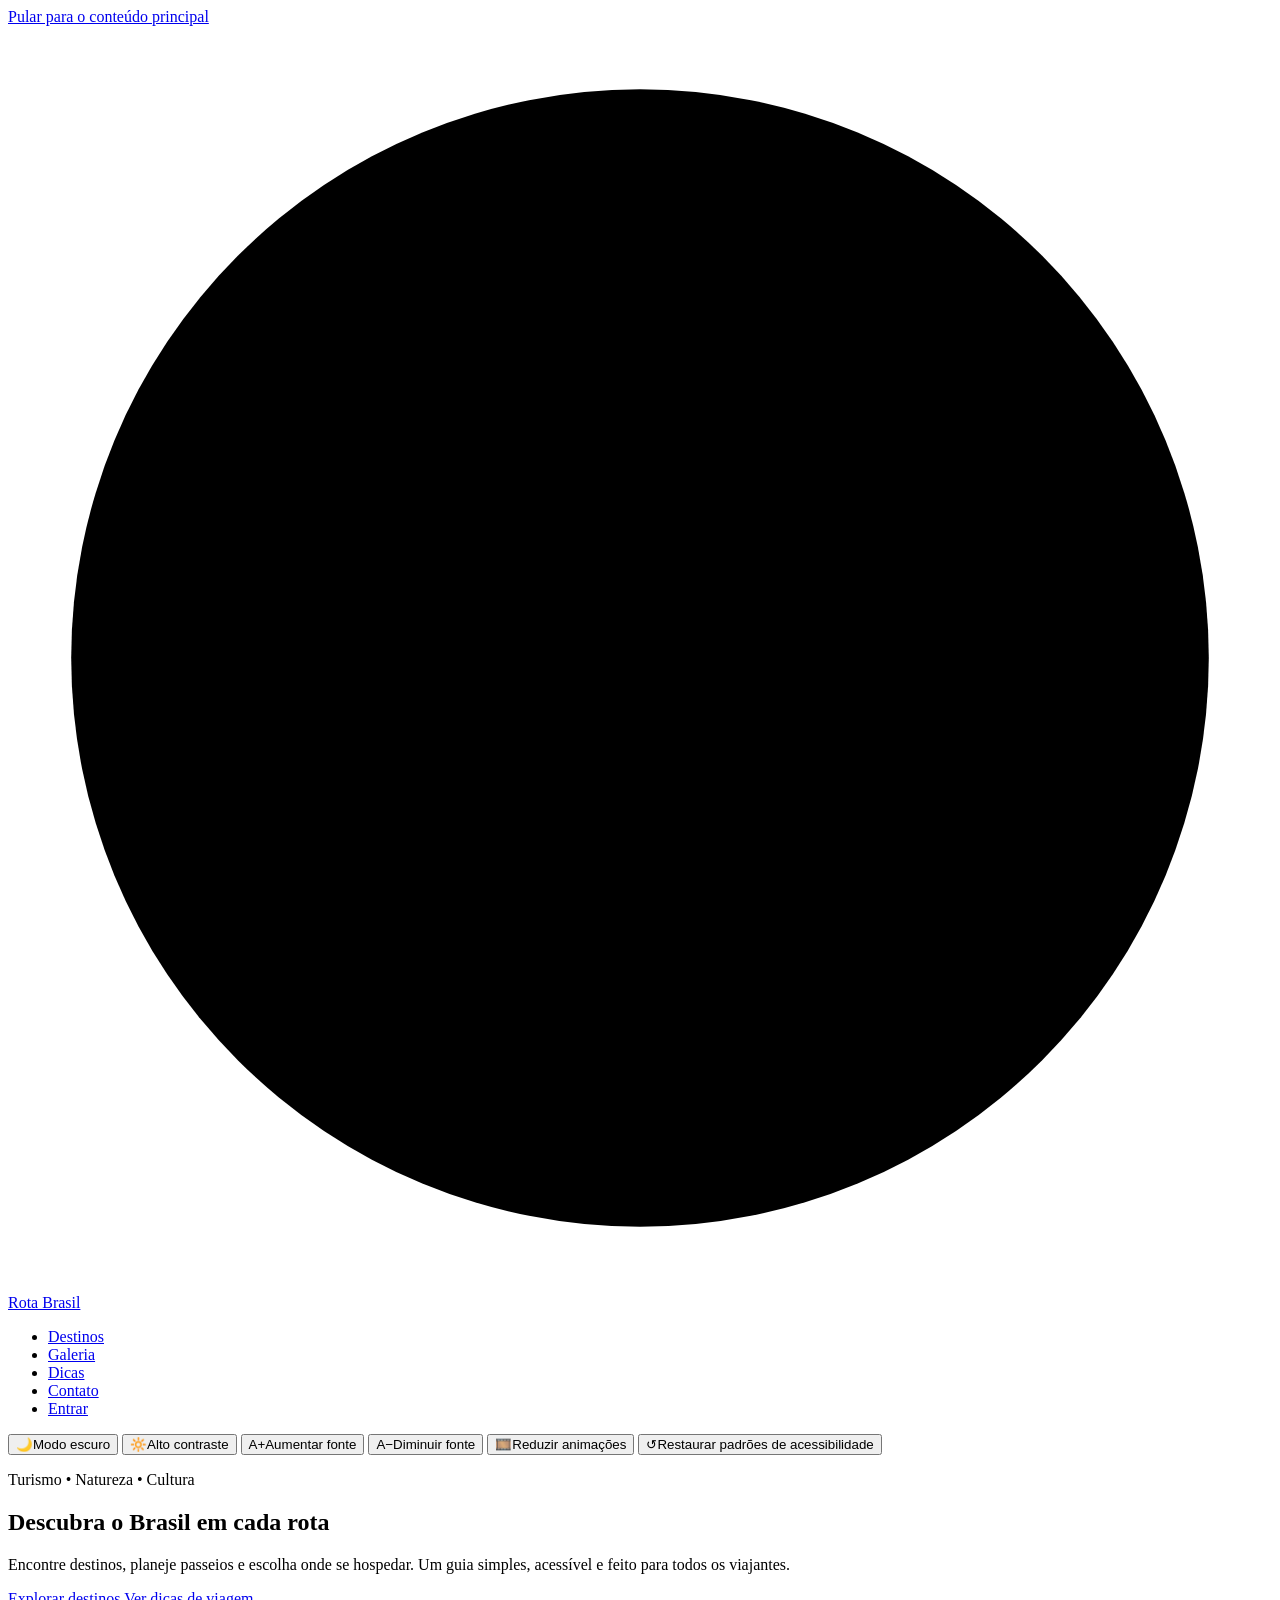
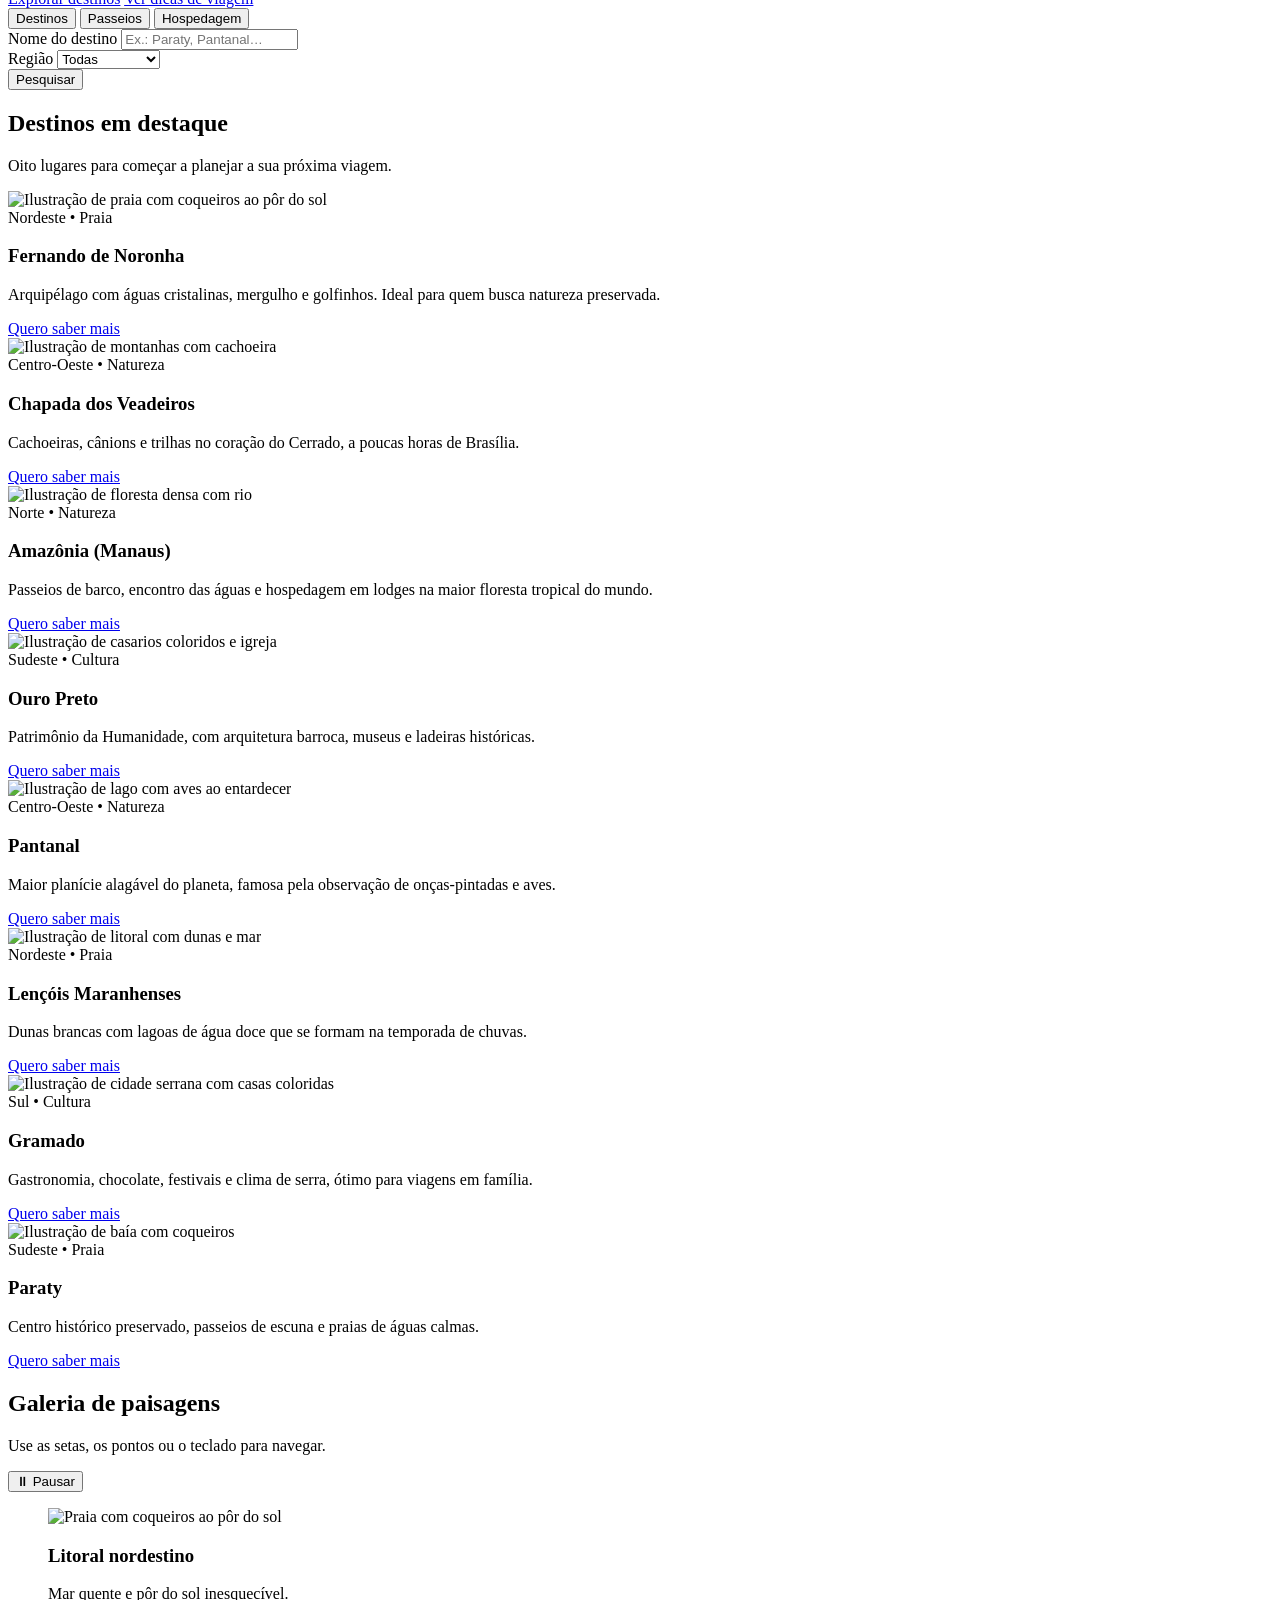
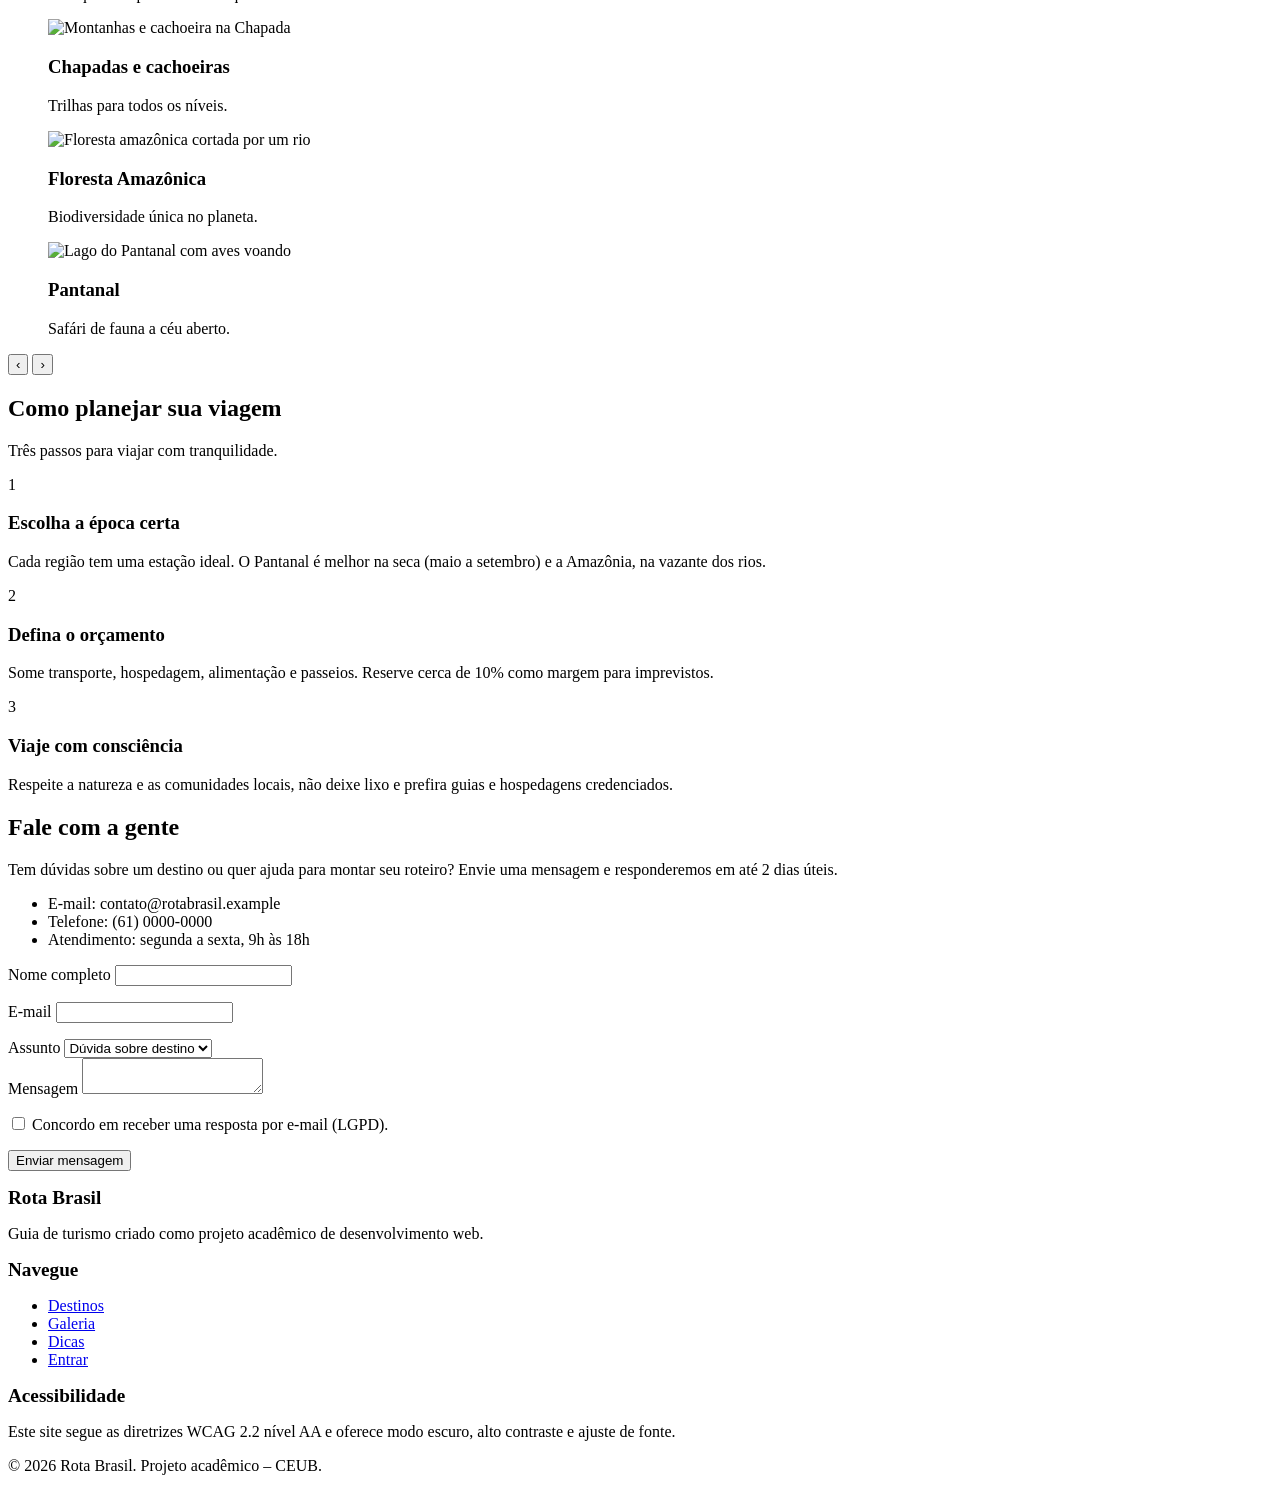
==== index.html @ ce72b6b1 "feat: estrutura semântica da página inicial" ====
<!DOCTYPE html>
<html lang="pt-BR">
<head>
  <meta charset="UTF-8">
  <meta name="viewport" content="width=device-width, initial-scale=1">
  <meta name="description" content="Rota Brasil – guia de turismo com destinos, dicas e roteiros pelo Brasil.">
  <title>Rota Brasil – Guia de turismo pelo Brasil</title>
  <link rel="stylesheet" href="style.css">
  <script>
    /* Aplica preferências salvas antes da renderização (evita "piscar" de tema) */
    (function () {
      try {
        var r = document.documentElement;
        var t = localStorage.getItem("rb-theme");
        if (!t && window.matchMedia("(prefers-color-scheme: dark)").matches) t = "dark";
        if (t) r.setAttribute("data-theme", t);
        if (localStorage.getItem("rb-contrast") === "high") r.setAttribute("data-contrast", "high");
        if (localStorage.getItem("rb-motion") === "reduced") r.setAttribute("data-motion", "reduced");
        var s = localStorage.getItem("rb-font");
        if (s) r.style.setProperty("--font-size-base", s + "%");
      } catch (e) {}
    })();
  </script>
</head>
<body>
  <a class="skip-link" href="#conteudo">Pular para o conteúdo principal</a>

  <!-- ================= CABEÇALHO ================= -->
  <header class="site-header">
    <div class="container header-inner">
      <a href="#inicio" class="logo" aria-label="Rota Brasil – página inicial">
        <svg viewBox="0 0 40 40" aria-hidden="true" focusable="false">
          <circle cx="20" cy="20" r="18" fill="var(--primary)"/>
          <path d="M8 26 Q20 6 32 26" stroke="var(--accent)" stroke-width="4" fill="none" stroke-linecap="round"/>
          <circle cx="20" cy="26" r="4" fill="var(--primary-contrast)"/>
        </svg>
        Rota Brasil
      </a>

      <nav aria-label="Navegação principal">
        <ul class="nav-list">
          <li><a href="#destinos">Destinos</a></li>
          <li><a href="#galeria">Galeria</a></li>
          <li><a href="#dicas">Dicas</a></li>
          <li><a href="#contato">Contato</a></li>
          <li><a href="login.html">Entrar</a></li>
        </ul>
      </nav>

      <!-- Aba / barra de acessibilidade -->
      <div class="tools" role="group" aria-label="Ferramentas de acessibilidade">
        <button class="icon-btn" id="btn-theme" type="button" aria-pressed="false" title="Alternar modo claro/escuro">
          <span aria-hidden="true">🌙</span><span class="visually-hidden">Modo escuro</span>
        </button>
        <button class="icon-btn" id="btn-contrast" type="button" aria-pressed="false" title="Alto contraste">
          <span aria-hidden="true">🔆</span><span class="visually-hidden">Alto contraste</span>
        </button>
        <button class="icon-btn" id="btn-font-up" type="button" title="Aumentar fonte">
          <span aria-hidden="true">A+</span><span class="visually-hidden">Aumentar fonte</span>
        </button>
        <button class="icon-btn" id="btn-font-down" type="button" title="Diminuir fonte">
          <span aria-hidden="true">A−</span><span class="visually-hidden">Diminuir fonte</span>
        </button>
        <button class="icon-btn" id="btn-motion" type="button" aria-pressed="false" title="Reduzir animações">
          <span aria-hidden="true">🎞️</span><span class="visually-hidden">Reduzir animações</span>
        </button>
        <button class="icon-btn" id="btn-reset" type="button" title="Restaurar padrões">
          <span aria-hidden="true">↺</span><span class="visually-hidden">Restaurar padrões de acessibilidade</span>
        </button>
      </div>
    </div>
  </header>

  <main id="conteudo">

    <!-- ================= HERO + ABAS DE PESQUISA ================= -->
    <section class="hero" id="inicio" aria-labelledby="titulo-hero">
      <div class="container hero-grid">
        <div>
          <p class="eyebrow">Turismo • Natureza • Cultura</p>
          <h1 id="titulo-hero">Descubra o Brasil em cada rota</h1>
          <p class="lead">Encontre destinos, planeje passeios e escolha onde se hospedar. Um guia simples, acessível e feito para todos os viajantes.</p>
          <a class="btn btn-accent" href="#destinos">Explorar destinos</a>
          <a class="btn btn-outline" href="#dicas">Ver dicas de viagem</a>
        </div>

        <div class="search-box">
          <div role="tablist" aria-label="Tipos de pesquisa">
            <button role="tab" id="tab-destinos" aria-controls="panel-destinos" aria-selected="true" tabindex="0">Destinos</button>
            <button role="tab" id="tab-passeios" aria-controls="panel-passeios" aria-selected="false" tabindex="-1">Passeios</button>
            <button role="tab" id="tab-hospedagem" aria-controls="panel-hospedagem" aria-selected="false" tabindex="-1">Hospedagem</button>
          </div>

          <div role="tabpanel" id="panel-destinos" aria-labelledby="tab-destinos">
            <form class="search-form" data-filter="destinos" novalidate>
              <div class="search-row">
                <div class="field">
                  <label for="q-nome">Nome do destino</label>
                  <input id="q-nome" name="q" type="search" placeholder="Ex.: Paraty, Pantanal…">
                </div>
                <div class="field">
                  <label for="q-regiao">Região</label>
                  <select id="q-regiao" name="regiao">
                    <option value="">Todas</option>
                    <option>Norte</option><option>Nordeste</option><option>Centro-Oeste</option><option>Sudeste</option><option>Sul</option>
                  </select>
                </div>
              </div>
              <button class="btn btn-primary" type="submit">Pesquisar</button>
            </form>
          </div>

          <div role="tabpanel" id="panel-passeios" aria-labelledby="tab-passeios" hidden>
            <form class="search-form" data-filter="passeios" novalidate>
              <div class="field">
                <label for="q-exp">Tipo de experiência</label>
                <select id="q-exp" name="exp">
                  <option value="">Todas</option>
                  <option value="praia">Praias</option>
                  <option value="natureza">Natureza e trilhas</option>
                  <option value="cultura">Cultura e história</option>
                </select>
                <p class="hint">Filtra os cartões de destinos logo abaixo.</p>
              </div>
              <button class="btn btn-primary" type="submit">Pesquisar</button>
            </form>
          </div>

          <div role="tabpanel" id="panel-hospedagem" aria-labelledby="tab-hospedagem" hidden>
            <form class="search-form" data-filter="hospedagem" novalidate>
              <div class="field">
                <label for="q-orc">Faixa de orçamento</label>
                <select id="q-orc" name="orc">
                  <option value="">Qualquer</option>
                  <option value="$">$ – econômico</option>
                  <option value="$$">$$ – intermediário</option>
                  <option value="$$$">$$$ – premium</option>
                </select>
                <p class="hint">Mostra destinos conforme o custo médio da viagem.</p>
              </div>
              <button class="btn btn-primary" type="submit">Pesquisar</button>
            </form>
          </div>
        </div>
      </div>
    </section>

    <!-- ================= CARTÕES DE DESTINOS ================= -->
    <section id="destinos" aria-labelledby="titulo-destinos">
      <div class="container">
        <div class="section-title">
          <h2 id="titulo-destinos">Destinos em destaque</h2>
          <p>Oito lugares para começar a planejar a sua próxima viagem.</p>
          <p id="status-busca" role="status" aria-live="polite" class="hint"></p>
        </div>

        <div class="grid" id="cards">
          <article class="card" data-nome="fernando de noronha" data-regiao="Nordeste" data-exp="praia" data-orc="$$$">
            <img src="img/praia.svg" alt="Ilustração de praia com coqueiros ao pôr do sol" loading="lazy">
            <div class="card-body"><span class="tag">Nordeste • Praia</span>
              <h3>Fernando de Noronha</h3>
              <p>Arquipélago com águas cristalinas, mergulho e golfinhos. Ideal para quem busca natureza preservada.</p>
              <a class="btn btn-primary" href="#contato">Quero saber mais</a></div>
          </article>
          <article class="card" data-nome="chapada dos veadeiros" data-regiao="Centro-Oeste" data-exp="natureza" data-orc="$$">
            <img src="img/chapada.svg" alt="Ilustração de montanhas com cachoeira" loading="lazy">
            <div class="card-body"><span class="tag">Centro-Oeste • Natureza</span>
              <h3>Chapada dos Veadeiros</h3>
              <p>Cachoeiras, cânions e trilhas no coração do Cerrado, a poucas horas de Brasília.</p>
              <a class="btn btn-primary" href="#contato">Quero saber mais</a></div>
          </article>
          <article class="card" data-nome="amazonia manaus" data-regiao="Norte" data-exp="natureza" data-orc="$$">
            <img src="img/amazonia.svg" alt="Ilustração de floresta densa com rio" loading="lazy">
            <div class="card-body"><span class="tag">Norte • Natureza</span>
              <h3>Amazônia (Manaus)</h3>
              <p>Passeios de barco, encontro das águas e hospedagem em lodges na maior floresta tropical do mundo.</p>
              <a class="btn btn-primary" href="#contato">Quero saber mais</a></div>
          </article>
          <article class="card" data-nome="ouro preto" data-regiao="Sudeste" data-exp="cultura" data-orc="$">
            <img src="img/cidade-historica.svg" alt="Ilustração de casarios coloridos e igreja" loading="lazy">
            <div class="card-body"><span class="tag">Sudeste • Cultura</span>
              <h3>Ouro Preto</h3>
              <p>Patrimônio da Humanidade, com arquitetura barroca, museus e ladeiras históricas.</p>
              <a class="btn btn-primary" href="#contato">Quero saber mais</a></div>
          </article>
          <article class="card" data-nome="pantanal" data-regiao="Centro-Oeste" data-exp="natureza" data-orc="$$$">
            <img src="img/pantanal.svg" alt="Ilustração de lago com aves ao entardecer" loading="lazy">
            <div class="card-body"><span class="tag">Centro-Oeste • Natureza</span>
              <h3>Pantanal</h3>
              <p>Maior planície alagável do planeta, famosa pela observação de onças-pintadas e aves.</p>
              <a class="btn btn-primary" href="#contato">Quero saber mais</a></div>
          </article>
          <article class="card" data-nome="lencois maranhenses" data-regiao="Nordeste" data-exp="praia" data-orc="$$">
            <img src="img/praia.svg" alt="Ilustração de litoral com dunas e mar" loading="lazy">
            <div class="card-body"><span class="tag">Nordeste • Praia</span>
              <h3>Lençóis Maranhenses</h3>
              <p>Dunas brancas com lagoas de água doce que se formam na temporada de chuvas.</p>
              <a class="btn btn-primary" href="#contato">Quero saber mais</a></div>
          </article>
          <article class="card" data-nome="gramado" data-regiao="Sul" data-exp="cultura" data-orc="$$$">
            <img src="img/cidade-historica.svg" alt="Ilustração de cidade serrana com casas coloridas" loading="lazy">
            <div class="card-body"><span class="tag">Sul • Cultura</span>
              <h3>Gramado</h3>
              <p>Gastronomia, chocolate, festivais e clima de serra, ótimo para viagens em família.</p>
              <a class="btn btn-primary" href="#contato">Quero saber mais</a></div>
          </article>
          <article class="card" data-nome="paraty" data-regiao="Sudeste" data-exp="praia" data-orc="$$">
            <img src="img/praia.svg" alt="Ilustração de baía com coqueiros" loading="lazy">
            <div class="card-body"><span class="tag">Sudeste • Praia</span>
              <h3>Paraty</h3>
              <p>Centro histórico preservado, passeios de escuna e praias de águas calmas.</p>
              <a class="btn btn-primary" href="#contato">Quero saber mais</a></div>
          </article>
        </div>
        <p class="no-results" id="sem-resultados" hidden>Nenhum destino encontrado. Tente outros filtros.</p>
      </div>
    </section>

    <!-- ================= CARROSSEL ================= -->
    <section id="galeria" aria-labelledby="titulo-galeria" style="background: var(--surface)">
      <div class="container">
        <div class="section-title">
          <h2 id="titulo-galeria">Galeria de paisagens</h2>
          <p>Use as setas, os pontos ou o teclado para navegar.</p>
        </div>

        <div class="carousel" role="region" aria-roledescription="carrossel" aria-label="Galeria de paisagens do Brasil">
          <button class="car-pause" id="car-pause" type="button" aria-pressed="false">⏸ Pausar</button>
          <div class="slides" id="slides" aria-live="off">
            <figure class="slide" role="group" aria-roledescription="slide" aria-label="1 de 4">
              <img src="img/praia.svg" alt="Praia com coqueiros ao pôr do sol">
              <figcaption><h3>Litoral nordestino</h3><p>Mar quente e pôr do sol inesquecível.</p></figcaption>
            </figure>
            <figure class="slide" role="group" aria-roledescription="slide" aria-label="2 de 4">
              <img src="img/chapada.svg" alt="Montanhas e cachoeira na Chapada">
              <figcaption><h3>Chapadas e cachoeiras</h3><p>Trilhas para todos os níveis.</p></figcaption>
            </figure>
            <figure class="slide" role="group" aria-roledescription="slide" aria-label="3 de 4">
              <img src="img/amazonia.svg" alt="Floresta amazônica cortada por um rio">
              <figcaption><h3>Floresta Amazônica</h3><p>Biodiversidade única no planeta.</p></figcaption>
            </figure>
            <figure class="slide" role="group" aria-roledescription="slide" aria-label="4 de 4">
              <img src="img/pantanal.svg" alt="Lago do Pantanal com aves voando">
              <figcaption><h3>Pantanal</h3><p>Safári de fauna a céu aberto.</p></figcaption>
            </figure>
          </div>
          <button class="car-btn car-prev" id="car-prev" type="button" aria-label="Slide anterior">‹</button>
          <button class="car-btn car-next" id="car-next" type="button" aria-label="Próximo slide">›</button>
          <div class="car-dots" id="car-dots" role="group" aria-label="Escolher slide"></div>
        </div>
      </div>
    </section>

    <!-- ================= CARTÕES EXPLICATIVOS ================= -->
    <section id="dicas" aria-labelledby="titulo-dicas">
      <div class="container">
        <div class="section-title">
          <h2 id="titulo-dicas">Como planejar sua viagem</h2>
          <p>Três passos para viajar com tranquilidade.</p>
        </div>
        <div class="grid">
          <article class="info-card">
            <p class="num" aria-hidden="true">1</p>
            <h3>Escolha a época certa</h3>
            <p>Cada região tem uma estação ideal. O Pantanal é melhor na seca (maio a setembro) e a Amazônia, na vazante dos rios.</p>
          </article>
          <article class="info-card">
            <p class="num" aria-hidden="true">2</p>
            <h3>Defina o orçamento</h3>
            <p>Some transporte, hospedagem, alimentação e passeios. Reserve cerca de 10% como margem para imprevistos.</p>
          </article>
          <article class="info-card">
            <p class="num" aria-hidden="true">3</p>
            <h3>Viaje com consciência</h3>
            <p>Respeite a natureza e as comunidades locais, não deixe lixo e prefira guias e hospedagens credenciados.</p>
          </article>
        </div>
      </div>
    </section>

    <!-- ================= CONTATO ================= -->
    <section id="contato" aria-labelledby="titulo-contato" style="background: var(--surface)">
      <div class="container contact-wrap">
        <div>
          <h2 id="titulo-contato">Fale com a gente</h2>
          <p>Tem dúvidas sobre um destino ou quer ajuda para montar seu roteiro? Envie uma mensagem e responderemos em até 2 dias úteis.</p>
          <ul>
            <li>E-mail: contato@rotabrasil.example</li>
            <li>Telefone: (61) 0000-0000</li>
            <li>Atendimento: segunda a sexta, 9h às 18h</li>
          </ul>
        </div>

        <form class="form-card" id="form-contato" novalidate>
          <div class="field">
            <label for="c-nome">Nome completo</label>
            <input id="c-nome" name="nome" type="text" autocomplete="name" required aria-describedby="e-nome">
            <p class="error-msg" id="e-nome" aria-live="polite"></p>
          </div>
          <div class="field">
            <label for="c-email">E-mail</label>
            <input id="c-email" name="email" type="email" autocomplete="email" required aria-describedby="e-email">
            <p class="error-msg" id="e-email" aria-live="polite"></p>
          </div>
          <div class="field">
            <label for="c-assunto">Assunto</label>
            <select id="c-assunto" name="assunto">
              <option>Dúvida sobre destino</option>
              <option>Ajuda com roteiro</option>
              <option>Sugestão</option>
            </select>
          </div>
          <div class="field">
            <label for="c-msg">Mensagem</label>
            <textarea id="c-msg" name="msg" required aria-describedby="e-msg"></textarea>
            <p class="error-msg" id="e-msg" aria-live="polite"></p>
          </div>
          <div class="field checkbox-row">
            <input id="c-aceite" name="aceite" type="checkbox" required aria-describedby="e-aceite">
            <label for="c-aceite">Concordo em receber uma resposta por e-mail (LGPD).</label>
          </div>
          <p class="error-msg" id="e-aceite" aria-live="polite"></p>
          <button class="btn btn-accent" type="submit">Enviar mensagem</button>
          <p class="form-status" id="form-status" role="status"></p>
        </form>
      </div>
    </section>
  </main>

  <!-- ================= RODAPÉ ================= -->
  <footer class="site-footer">
    <div class="container">
      <div class="footer-grid">
        <div>
          <h2 style="font-size:1.2rem">Rota Brasil</h2>
          <p>Guia de turismo criado como projeto acadêmico de desenvolvimento web.</p>
        </div>
        <nav aria-label="Links do rodapé">
          <h2 style="font-size:1.2rem">Navegue</h2>
          <ul>
            <li><a href="#destinos">Destinos</a></li>
            <li><a href="#galeria">Galeria</a></li>
            <li><a href="#dicas">Dicas</a></li>
            <li><a href="login.html">Entrar</a></li>
          </ul>
        </nav>
        <div>
          <h2 style="font-size:1.2rem">Acessibilidade</h2>
          <p>Este site segue as diretrizes WCAG 2.2 nível AA e oferece modo escuro, alto contraste e ajuste de fonte.</p>
        </div>
      </div>
      <p class="copy">© 2026 Rota Brasil. Projeto acadêmico – CEUB.</p>
    </div>
  </footer>

  <script src="script.js"></script>
</body>
</html>
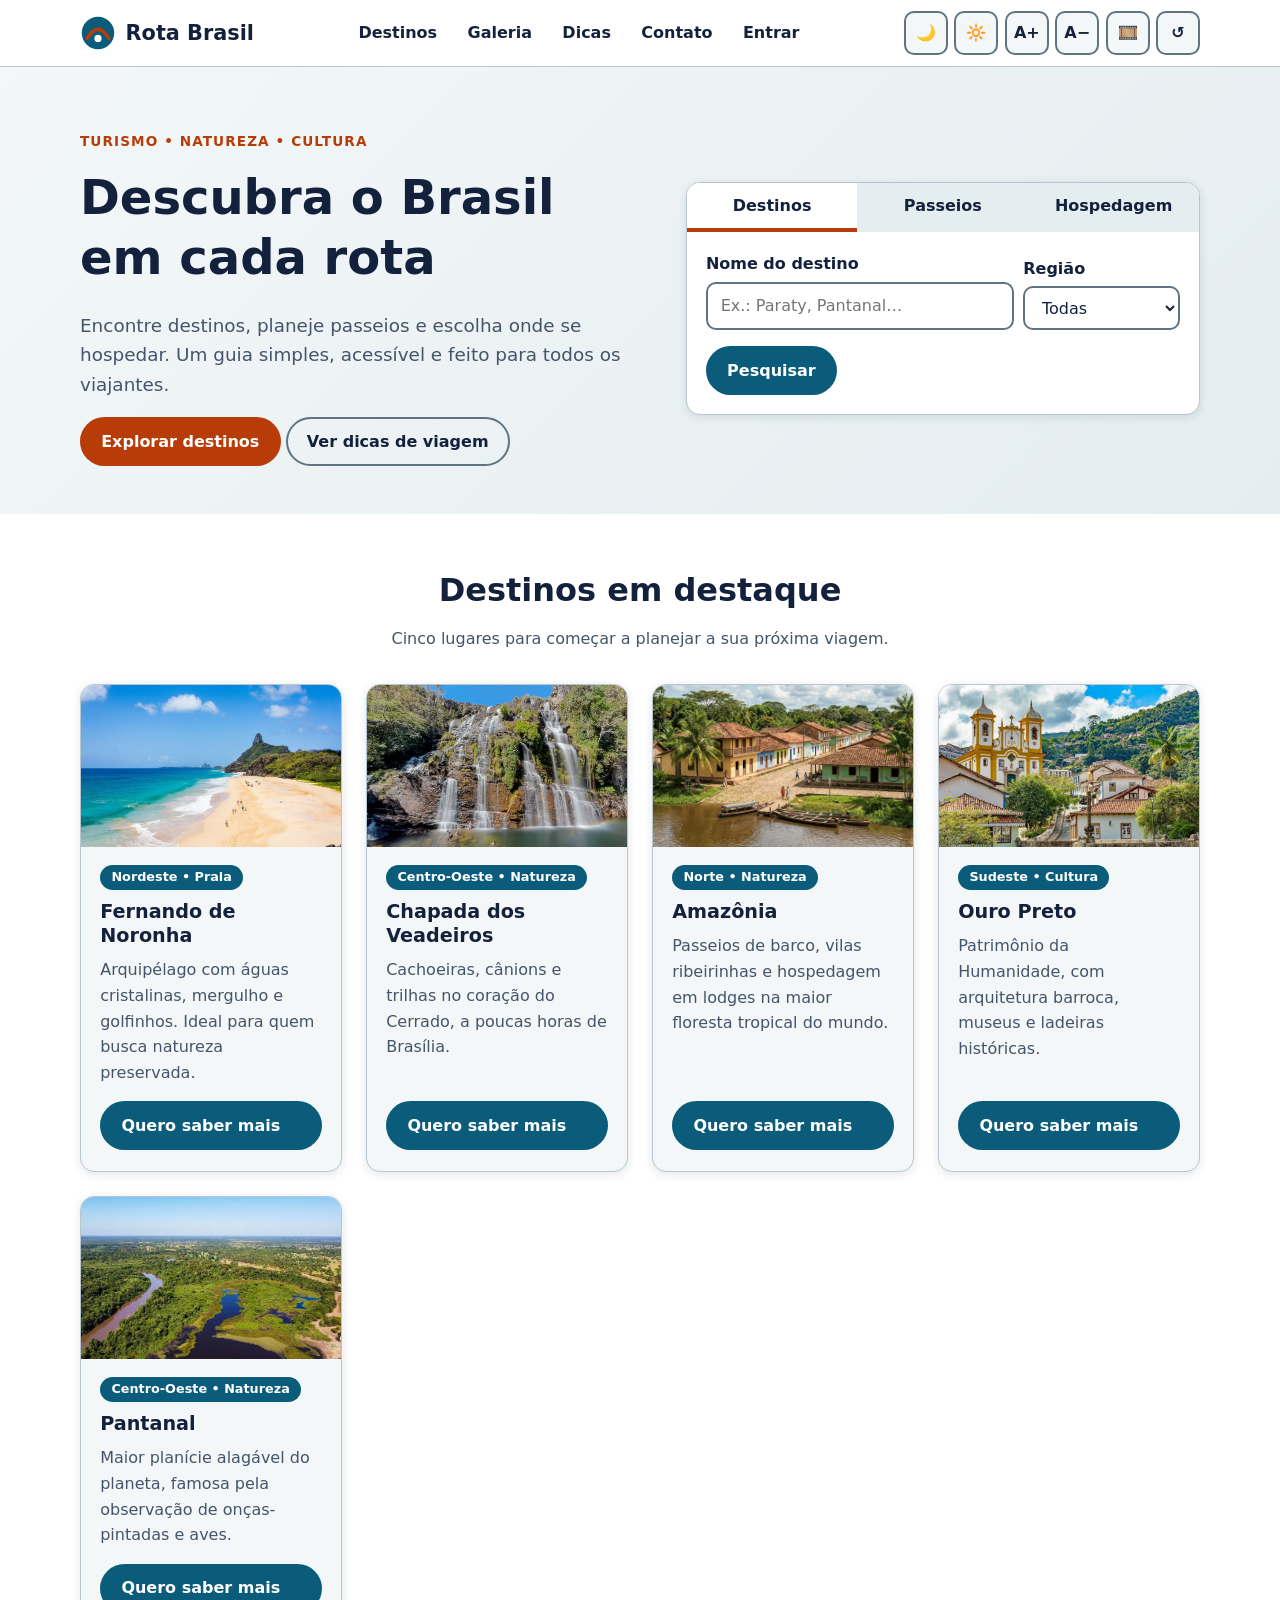
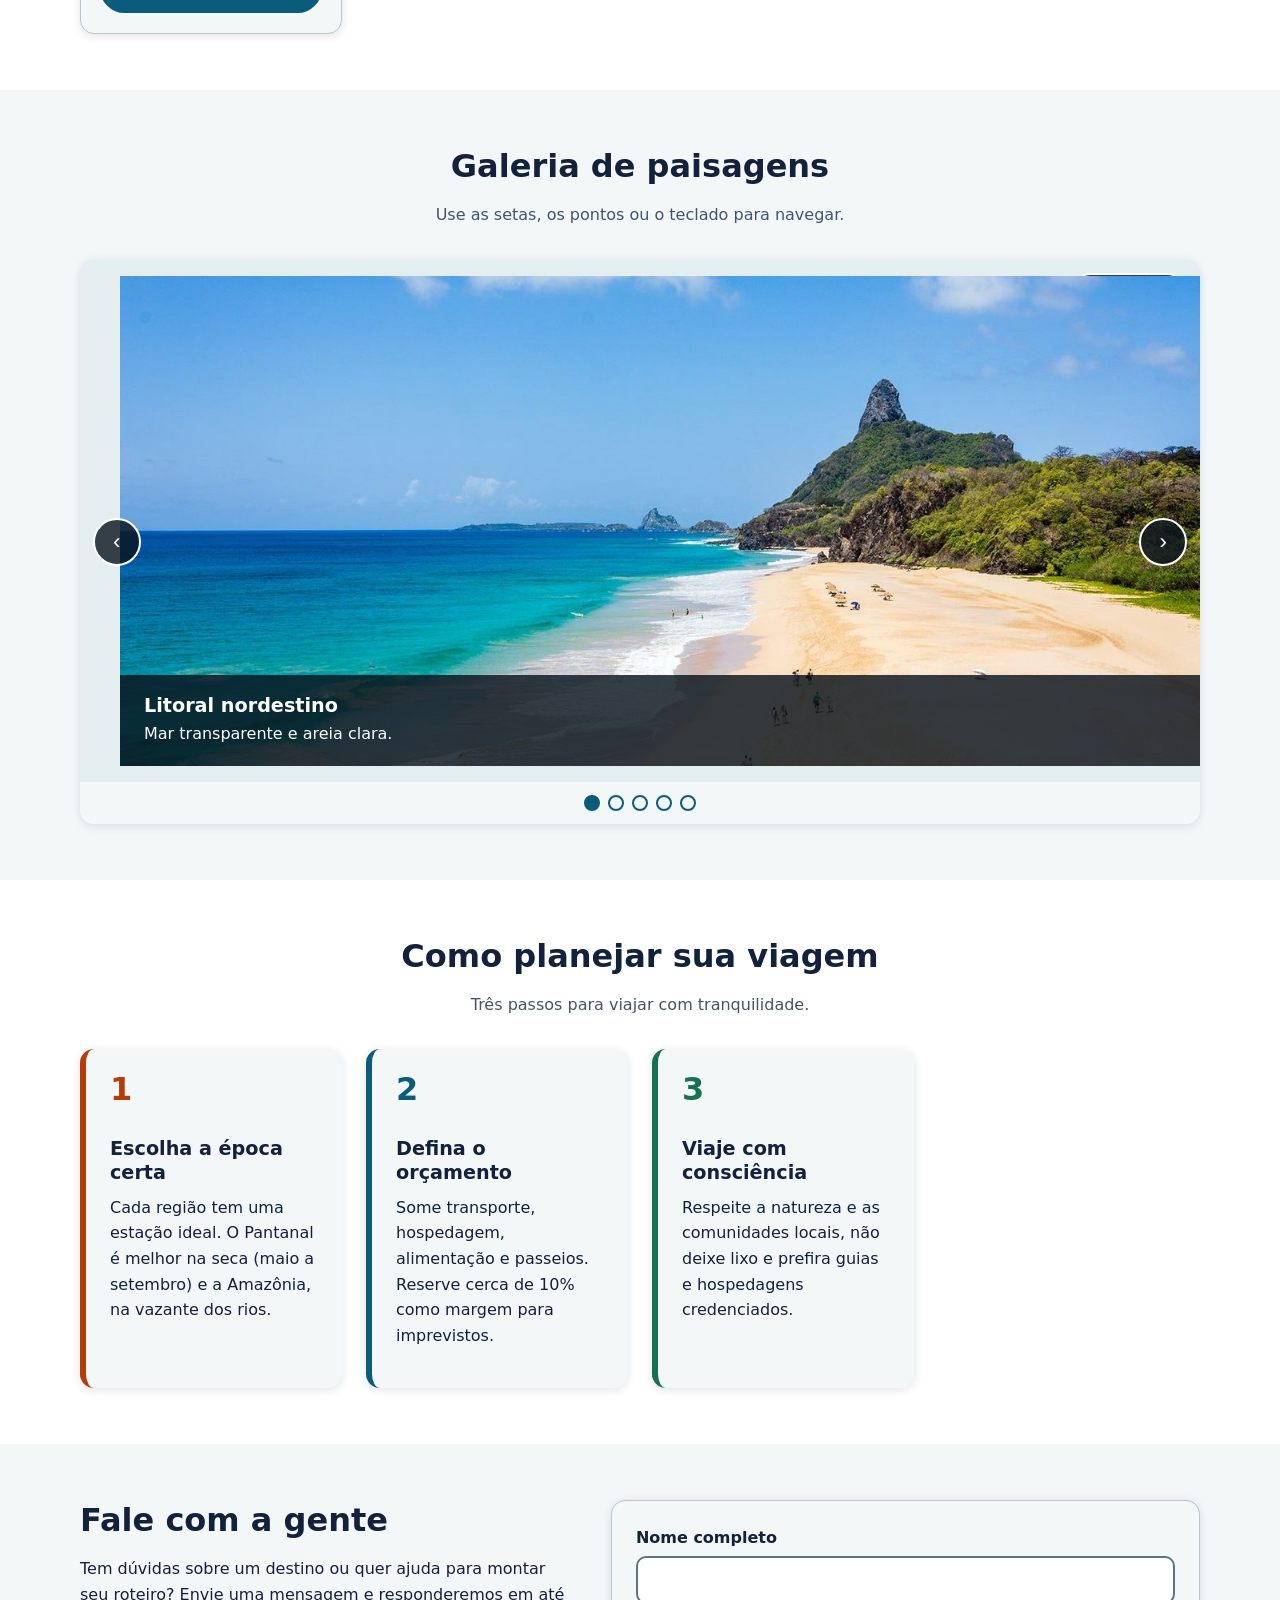
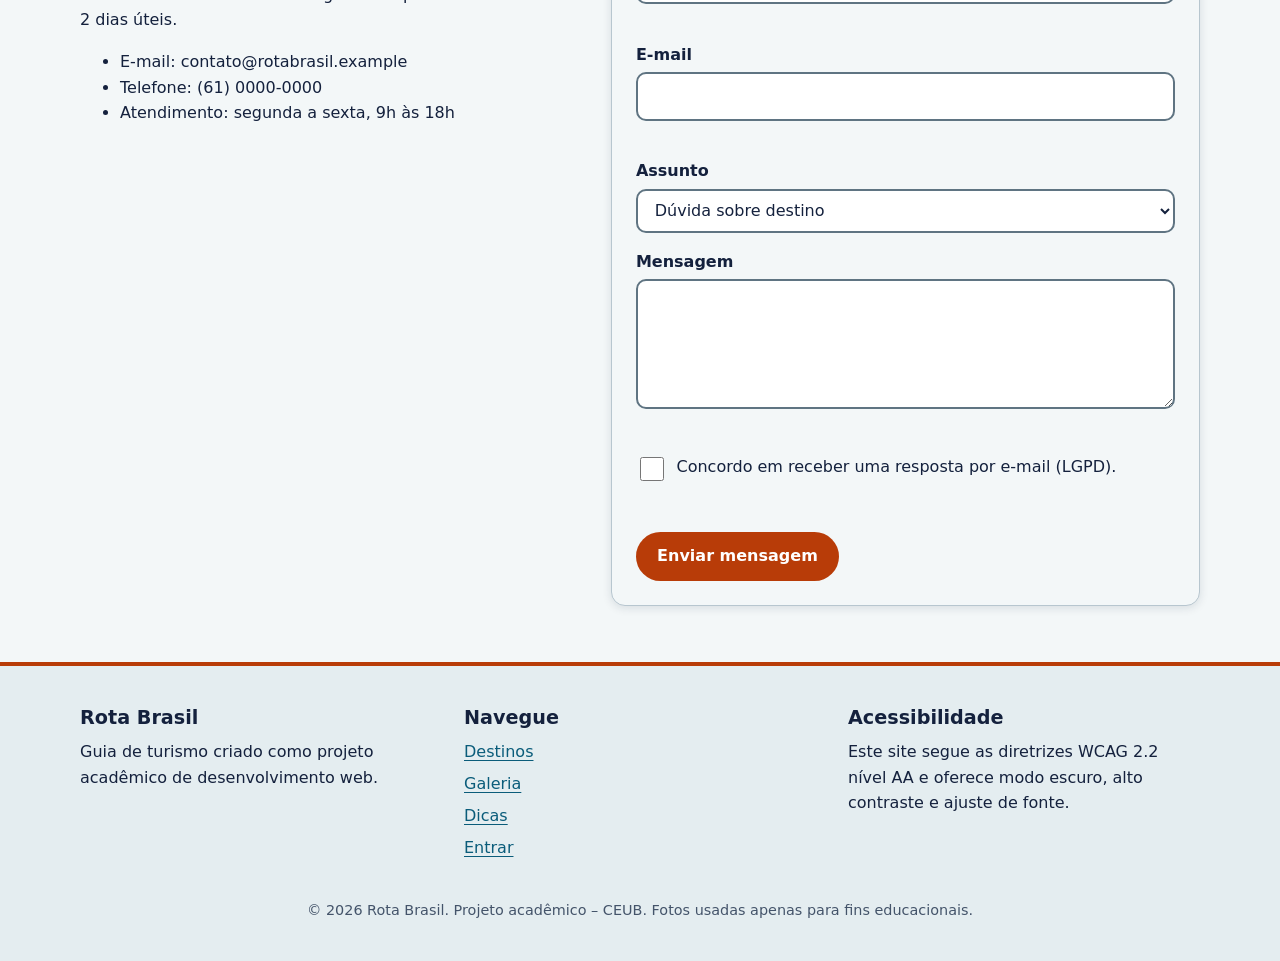
==== commit 72cd6e31: "Update destination descriptions and images in index.html" ====
--- a/index.html
+++ b/index.html
@@ -7,7 +7,6 @@
   <title>Rota Brasil – Guia de turismo pelo Brasil</title>
   <link rel="stylesheet" href="style.css">
   <script>
-    /* Aplica preferências salvas antes da renderização (evita "piscar" de tema) */
     (function () {
       try {
         var r = document.documentElement;
@@ -150,65 +149,44 @@
       <div class="container">
         <div class="section-title">
           <h2 id="titulo-destinos">Destinos em destaque</h2>
-          <p>Oito lugares para começar a planejar a sua próxima viagem.</p>
+          <p>Cinco lugares para começar a planejar a sua próxima viagem.</p>
           <p id="status-busca" role="status" aria-live="polite" class="hint"></p>
         </div>
 
         <div class="grid" id="cards">
           <article class="card" data-nome="fernando de noronha" data-regiao="Nordeste" data-exp="praia" data-orc="$$$">
-            <img src="img/praia.svg" alt="Ilustração de praia com coqueiros ao pôr do sol" loading="lazy">
+            <img src="img/praia.jpg" alt="Praia de areia clara e mar azul-turquesa, com um morro rochoso ao fundo" loading="lazy">
             <div class="card-body"><span class="tag">Nordeste • Praia</span>
               <h3>Fernando de Noronha</h3>
               <p>Arquipélago com águas cristalinas, mergulho e golfinhos. Ideal para quem busca natureza preservada.</p>
               <a class="btn btn-primary" href="#contato">Quero saber mais</a></div>
           </article>
           <article class="card" data-nome="chapada dos veadeiros" data-regiao="Centro-Oeste" data-exp="natureza" data-orc="$$">
-            <img src="img/chapada.svg" alt="Ilustração de montanhas com cachoeira" loading="lazy">
+            <img src="img/chapada.jpg" alt="Cachoeira com várias quedas sobre rochas e uma piscina natural onde pessoas nadam" loading="lazy">
             <div class="card-body"><span class="tag">Centro-Oeste • Natureza</span>
               <h3>Chapada dos Veadeiros</h3>
               <p>Cachoeiras, cânions e trilhas no coração do Cerrado, a poucas horas de Brasília.</p>
               <a class="btn btn-primary" href="#contato">Quero saber mais</a></div>
           </article>
           <article class="card" data-nome="amazonia manaus" data-regiao="Norte" data-exp="natureza" data-orc="$$">
-            <img src="img/amazonia.svg" alt="Ilustração de floresta densa com rio" loading="lazy">
+            <img src="img/amazonia.jpg" alt="Vila ribeirinha com casas coloridas, barcos e palmeiras na margem de um rio" loading="lazy">
             <div class="card-body"><span class="tag">Norte • Natureza</span>
-              <h3>Amazônia (Manaus)</h3>
-              <p>Passeios de barco, encontro das águas e hospedagem em lodges na maior floresta tropical do mundo.</p>
+              <h3>Amazônia</h3>
+              <p>Passeios de barco, vilas ribeirinhas e hospedagem em lodges na maior floresta tropical do mundo.</p>
               <a class="btn btn-primary" href="#contato">Quero saber mais</a></div>
           </article>
           <article class="card" data-nome="ouro preto" data-regiao="Sudeste" data-exp="cultura" data-orc="$">
-            <img src="img/cidade-historica.svg" alt="Ilustração de casarios coloridos e igreja" loading="lazy">
+            <img src="img/cidade-historica.jpg" alt="Igreja barroca amarela e branca entre casarios coloniais e morros verdes" loading="lazy">
             <div class="card-body"><span class="tag">Sudeste • Cultura</span>
               <h3>Ouro Preto</h3>
               <p>Patrimônio da Humanidade, com arquitetura barroca, museus e ladeiras históricas.</p>
               <a class="btn btn-primary" href="#contato">Quero saber mais</a></div>
           </article>
           <article class="card" data-nome="pantanal" data-regiao="Centro-Oeste" data-exp="natureza" data-orc="$$$">
-            <img src="img/pantanal.svg" alt="Ilustração de lago com aves ao entardecer" loading="lazy">
+            <img src="img/pantanal.jpg" alt="Vista aérea de um rio e lagoas cercados por mata no Pantanal" loading="lazy">
             <div class="card-body"><span class="tag">Centro-Oeste • Natureza</span>
               <h3>Pantanal</h3>
               <p>Maior planície alagável do planeta, famosa pela observação de onças-pintadas e aves.</p>
-              <a class="btn btn-primary" href="#contato">Quero saber mais</a></div>
-          </article>
-          <article class="card" data-nome="lencois maranhenses" data-regiao="Nordeste" data-exp="praia" data-orc="$$">
-            <img src="img/praia.svg" alt="Ilustração de litoral com dunas e mar" loading="lazy">
-            <div class="card-body"><span class="tag">Nordeste • Praia</span>
-              <h3>Lençóis Maranhenses</h3>
-              <p>Dunas brancas com lagoas de água doce que se formam na temporada de chuvas.</p>
-              <a class="btn btn-primary" href="#contato">Quero saber mais</a></div>
-          </article>
-          <article class="card" data-nome="gramado" data-regiao="Sul" data-exp="cultura" data-orc="$$$">
-            <img src="img/cidade-historica.svg" alt="Ilustração de cidade serrana com casas coloridas" loading="lazy">
-            <div class="card-body"><span class="tag">Sul • Cultura</span>
-              <h3>Gramado</h3>
-              <p>Gastronomia, chocolate, festivais e clima de serra, ótimo para viagens em família.</p>
-              <a class="btn btn-primary" href="#contato">Quero saber mais</a></div>
-          </article>
-          <article class="card" data-nome="paraty" data-regiao="Sudeste" data-exp="praia" data-orc="$$">
-            <img src="img/praia.svg" alt="Ilustração de baía com coqueiros" loading="lazy">
-            <div class="card-body"><span class="tag">Sudeste • Praia</span>
-              <h3>Paraty</h3>
-              <p>Centro histórico preservado, passeios de escuna e praias de águas calmas.</p>
               <a class="btn btn-primary" href="#contato">Quero saber mais</a></div>
           </article>
         </div>
@@ -227,21 +205,25 @@
         <div class="carousel" role="region" aria-roledescription="carrossel" aria-label="Galeria de paisagens do Brasil">
           <button class="car-pause" id="car-pause" type="button" aria-pressed="false">⏸ Pausar</button>
           <div class="slides" id="slides" aria-live="off">
-            <figure class="slide" role="group" aria-roledescription="slide" aria-label="1 de 4">
-              <img src="img/praia.svg" alt="Praia com coqueiros ao pôr do sol">
-              <figcaption><h3>Litoral nordestino</h3><p>Mar quente e pôr do sol inesquecível.</p></figcaption>
-            </figure>
-            <figure class="slide" role="group" aria-roledescription="slide" aria-label="2 de 4">
-              <img src="img/chapada.svg" alt="Montanhas e cachoeira na Chapada">
+            <figure class="slide" role="group" aria-roledescription="slide" aria-label="1 de 5">
+              <img src="img/praia.jpg" alt="Praia de areia clara e mar azul-turquesa em Fernando de Noronha">
+              <figcaption><h3>Litoral nordestino</h3><p>Mar transparente e areia clara.</p></figcaption>
+            </figure>
+            <figure class="slide" role="group" aria-roledescription="slide" aria-label="2 de 5">
+              <img src="img/chapada.jpg" alt="Cachoeira com várias quedas na Chapada dos Veadeiros">
               <figcaption><h3>Chapadas e cachoeiras</h3><p>Trilhas para todos os níveis.</p></figcaption>
             </figure>
-            <figure class="slide" role="group" aria-roledescription="slide" aria-label="3 de 4">
-              <img src="img/amazonia.svg" alt="Floresta amazônica cortada por um rio">
-              <figcaption><h3>Floresta Amazônica</h3><p>Biodiversidade única no planeta.</p></figcaption>
-            </figure>
-            <figure class="slide" role="group" aria-roledescription="slide" aria-label="4 de 4">
-              <img src="img/pantanal.svg" alt="Lago do Pantanal com aves voando">
+            <figure class="slide" role="group" aria-roledescription="slide" aria-label="3 de 5">
+              <img src="img/amazonia.jpg" alt="Vila ribeirinha com casas coloridas e barcos às margens de um rio">
+              <figcaption><h3>Rios e vilas da Amazônia</h3><p>Cultura e natureza lado a lado.</p></figcaption>
+            </figure>
+            <figure class="slide" role="group" aria-roledescription="slide" aria-label="4 de 5">
+              <img src="img/pantanal.jpg" alt="Vista aérea de rio e lagoas no Pantanal">
               <figcaption><h3>Pantanal</h3><p>Safári de fauna a céu aberto.</p></figcaption>
+            </figure>
+            <figure class="slide" role="group" aria-roledescription="slide" aria-label="5 de 5">
+              <img src="img/cidade-historica.jpg" alt="Igreja barroca e casarios coloniais em Ouro Preto">
+              <figcaption><h3>Cidades históricas</h3><p>Arquitetura barroca e ladeiras de pedra.</p></figcaption>
             </figure>
           </div>
           <button class="car-btn car-prev" id="car-prev" type="button" aria-label="Slide anterior">‹</button>
@@ -349,7 +331,7 @@
           <p>Este site segue as diretrizes WCAG 2.2 nível AA e oferece modo escuro, alto contraste e ajuste de fonte.</p>
         </div>
       </div>
-      <p class="copy">© 2026 Rota Brasil. Projeto acadêmico – CEUB.</p>
+      <p class="copy">© 2026 Rota Brasil. Projeto acadêmico – CEUB. Fotos usadas apenas para fins educacionais.</p>
     </div>
   </footer>
 
--- a/style.css
+++ b/style.css
@@ -0,0 +1,270 @@
+/* ==========================================================
+   Rota Brasil – Folha de estilos
+   Paleta, tipografia, layout responsivo, modo claro/escuro
+   ========================================================== */
+
+/* ---------- 1. Tokens de design (variáveis CSS) ---------- */
+:root {
+  --font-size-base: 100%;
+
+  /* Modo claro */
+  --bg: #ffffff;
+  --surface: #f3f7f8;
+  --surface-2: #e4edf0;
+  --text: #14213d;
+  --text-muted: #44546a;
+  --primary: #0a5c7a;
+  --primary-contrast: #ffffff;
+  --accent: #b83c08;
+  --accent-contrast: #ffffff;
+  --green: #17704f;
+  --border: #b7c6cf;
+  --border-ui: #5f7482; /* bordas de campos e botões: 4,88:1 (WCAG 1.4.11) */
+  --focus: #7a2fd1;
+  --shadow: 0 2px 10px rgba(20, 33, 61, 0.12);
+  --radius: 14px;
+}
+
+:root[data-theme="dark"] {
+  --bg: #10161c;
+  --surface: #1a232c;
+  --surface-2: #24313d;
+  --text: #e8eef2;
+  --text-muted: #b4c2cd;
+  --primary: #5cc8e8;
+  --primary-contrast: #0b1319;
+  --accent: #ffa45c;
+  --accent-contrast: #1a0e04;
+  --green: #5fd3a0;
+  --border: #3b4b59;
+  --border-ui: #7c8d9b; /* 5,32:1 sobre o fundo escuro */
+  --focus: #ffd84d;
+  --shadow: 0 2px 12px rgba(0, 0, 0, 0.5);
+}
+
+/* Alto contraste (acessibilidade) */
+:root[data-contrast="high"] {
+  --bg: #000000;
+  --surface: #000000;
+  --surface-2: #111111;
+  --text: #ffffff;
+  --text-muted: #ffffff;
+  --primary: #ffff00;
+  --primary-contrast: #000000;
+  --accent: #00ffff;
+  --accent-contrast: #000000;
+  --green: #00ff7f;
+  --border: #ffffff;
+  --border-ui: #ffffff;
+  --focus: #ff9d00;
+}
+
+/* ---------- 2. Base ---------- */
+*, *::before, *::after { box-sizing: border-box; }
+
+html { font-size: var(--font-size-base); scroll-behavior: smooth; }
+
+body {
+  margin: 0;
+  font-family: "Segoe UI", system-ui, -apple-system, Roboto, Arial, sans-serif;
+  line-height: 1.6;
+  background: var(--bg);
+  color: var(--text);
+  transition: background 0.3s, color 0.3s;
+}
+
+h1, h2, h3 { line-height: 1.25; margin: 0 0 0.5em; }
+h1 { font-size: clamp(2rem, 5vw, 3rem); }
+h2 { font-size: clamp(1.5rem, 3vw, 2rem); }
+h3 { font-size: 1.2rem; }
+p  { margin: 0 0 1em; }
+a  { color: var(--primary); text-underline-offset: 3px; }
+a:hover { text-decoration-thickness: 2px; }
+img, svg { max-width: 100%; display: block; }
+
+.container { width: min(1120px, 92%); margin-inline: auto; }
+section { padding: 3.5rem 0; }
+.section-title { text-align: center; margin-bottom: 2rem; }
+.section-title p { color: var(--text-muted); max-width: 60ch; margin-inline: auto; }
+
+/* Foco visível (WCAG 2.4.7) */
+:focus-visible {
+  outline: 3px solid var(--focus);
+  outline-offset: 3px;
+  border-radius: 4px;
+}
+
+/* Link "pular para o conteúdo" (WCAG 2.4.1) */
+.skip-link {
+  position: absolute; left: 0.5rem; top: -4rem;
+  background: var(--primary); color: var(--primary-contrast);
+  padding: 0.6rem 1rem; border-radius: 8px; z-index: 100; font-weight: 700;
+}
+.skip-link:focus { top: 0.5rem; }
+
+.visually-hidden {
+  position: absolute !important; width: 1px; height: 1px; overflow: hidden;
+  clip: rect(0 0 0 0); white-space: nowrap;
+}
+
+/* ---------- 3. Botões ---------- */
+.btn {
+  display: inline-flex; align-items: center; gap: 0.5rem;
+  min-height: 44px; padding: 0.6rem 1.2rem;
+  border: 2px solid transparent; border-radius: 999px;
+  font: inherit; font-weight: 700; cursor: pointer; text-decoration: none;
+  transition: transform 0.15s, filter 0.15s;
+}
+.btn:hover { transform: translateY(-2px); filter: brightness(1.08); }
+.btn-primary { background: var(--primary); color: var(--primary-contrast); }
+.btn-accent  { background: var(--accent);  color: var(--accent-contrast); }
+.btn-outline { background: transparent; color: var(--text); border-color: var(--border-ui); }
+
+/* ---------- 4. Cabeçalho e navegação ---------- */
+.site-header {
+  position: sticky; top: 0; z-index: 50;
+  background: var(--bg); border-bottom: 1px solid var(--border);
+}
+.header-inner {
+  display: flex; align-items: center; justify-content: space-between;
+  gap: 1rem; padding: 0.7rem 0; flex-wrap: wrap;
+}
+.logo { display: flex; align-items: center; gap: 0.6rem; font-weight: 800; font-size: 1.3rem; color: var(--text); text-decoration: none; }
+.logo svg { width: 36px; height: 36px; }
+.nav-list { display: flex; gap: 0.3rem; list-style: none; margin: 0; padding: 0; flex-wrap: wrap; }
+.nav-list a {
+  display: block; padding: 0.5rem 0.8rem; border-radius: 8px;
+  color: var(--text); text-decoration: none; font-weight: 600;
+}
+.nav-list a:hover { background: var(--surface-2); }
+
+.tools { display: flex; gap: 0.4rem; align-items: center; flex-wrap: wrap; }
+.icon-btn {
+  min-width: 44px; min-height: 44px; border-radius: 10px;
+  border: 2px solid var(--border-ui); background: var(--surface); color: var(--text);
+  font: inherit; font-weight: 700; cursor: pointer;
+}
+.icon-btn:hover { background: var(--surface-2); }
+.icon-btn[aria-pressed="true"] { background: var(--primary); color: var(--primary-contrast); border-color: var(--primary); }
+
+/* ---------- 5. Hero e abas de pesquisa ---------- */
+.hero {
+  background: linear-gradient(135deg, var(--surface) 0%, var(--surface-2) 100%);
+  padding: 4rem 0 3rem;
+}
+.hero-grid { display: grid; grid-template-columns: 1.1fr 1fr; gap: 2.5rem; align-items: center; }
+.hero p.lead { font-size: 1.15rem; color: var(--text-muted); }
+.eyebrow { color: var(--accent); font-weight: 800; text-transform: uppercase; letter-spacing: 0.08em; font-size: 0.85rem; }
+
+.search-box {
+  background: var(--bg); border: 1px solid var(--border);
+  border-radius: var(--radius); box-shadow: var(--shadow); overflow: hidden;
+}
+[role="tablist"] { display: flex; background: var(--surface-2); }
+[role="tab"] {
+  flex: 1; min-height: 48px; padding: 0.6rem; border: 0; background: transparent;
+  color: var(--text); font: inherit; font-weight: 700; cursor: pointer;
+  border-bottom: 4px solid transparent;
+}
+[role="tab"][aria-selected="true"] { background: var(--bg); border-bottom-color: var(--accent); }
+[role="tabpanel"] { padding: 1.2rem; }
+[role="tabpanel"][hidden] { display: none; }
+
+label { display: block; font-weight: 700; margin-bottom: 0.3rem; }
+input, select, textarea {
+  width: 100%; min-height: 44px; padding: 0.6rem 0.8rem;
+  font: inherit; color: var(--text); background: var(--bg);
+  border: 2px solid var(--border-ui); border-radius: 10px;
+}
+textarea { min-height: 130px; resize: vertical; }
+.field { margin-bottom: 1rem; }
+.hint { font-size: 0.9rem; color: var(--text-muted); margin-top: 0.25rem; }
+.error-msg { color: var(--accent); font-weight: 700; font-size: 0.9rem; margin-top: 0.25rem; min-height: 1.2em; }
+input[aria-invalid="true"], textarea[aria-invalid="true"] { border-color: var(--accent); }
+.search-row { display: grid; grid-template-columns: 1fr auto; gap: 0.6rem; align-items: end; }
+
+/* ---------- 6. Carrossel ---------- */
+.carousel { position: relative; border-radius: var(--radius); overflow: hidden; box-shadow: var(--shadow); background: var(--surface-2); }
+.slides { display: flex; transition: transform 0.6s ease; }
+.slide { min-width: 100%; position: relative; }
+.slide img { width: 100%; aspect-ratio: 16 / 7; object-fit: cover; }
+.slide figcaption {
+  position: absolute; inset: auto 0 0 0; padding: 1.2rem 1.5rem;
+  background: rgba(10, 20, 30, 0.82); color: #ffffff;
+}
+.slide figcaption h3 { margin: 0 0 0.2rem; }
+.slide figcaption p { margin: 0; }
+.car-btn {
+  position: absolute; top: 50%; transform: translateY(-50%);
+  width: 48px; height: 48px; border-radius: 50%; border: 2px solid #fff;
+  background: rgba(10, 20, 30, 0.8); color: #fff; font-size: 1.4rem; cursor: pointer;
+}
+.car-btn:hover { background: #000; }
+.car-prev { left: 0.8rem; } .car-next { right: 0.8rem; }
+.car-dots { display: flex; justify-content: center; gap: 0.5rem; padding: 0.8rem; background: var(--surface); }
+.car-dot {
+  width: 16px; height: 16px; border-radius: 50%; border: 2px solid var(--primary);
+  background: transparent; cursor: pointer; padding: 0;
+}
+.car-dot[aria-current="true"] { background: var(--primary); }
+.car-pause { position: absolute; top: 0.8rem; right: 0.8rem; min-height: 40px; padding: 0 0.9rem; border-radius: 999px; border: 2px solid #fff; background: rgba(10,20,30,0.8); color: #fff; font: inherit; font-weight: 700; cursor: pointer; }
+
+/* ---------- 7. Cartões ---------- */
+.grid { display: grid; gap: 1.5rem; grid-template-columns: repeat(auto-fill, minmax(260px, 1fr)); }
+.card {
+  background: var(--surface); border: 1px solid var(--border);
+  border-radius: var(--radius); overflow: hidden; box-shadow: var(--shadow);
+  display: flex; flex-direction: column; transition: transform 0.2s;
+}
+.card:hover { transform: translateY(-4px); }
+.card img { width: 100%; aspect-ratio: 16 / 10; object-fit: cover; }
+.card-body { padding: 1.1rem 1.2rem 1.3rem; display: flex; flex-direction: column; flex: 1; }
+.card-body p { color: var(--text-muted); flex: 1; }
+.tag {
+  align-self: flex-start; background: var(--primary); color: var(--primary-contrast);
+  padding: 0.15rem 0.7rem; border-radius: 999px; font-size: 0.8rem; font-weight: 800; margin-bottom: 0.6rem;
+}
+.no-results { text-align: center; padding: 2rem; color: var(--text-muted); }
+
+.info-card { padding: 1.5rem; border-left: 6px solid var(--accent); background: var(--surface); border-radius: var(--radius); box-shadow: var(--shadow); }
+.info-card .num { font-size: 2rem; font-weight: 800; color: var(--accent); line-height: 1; }
+.info-card:nth-child(2) { border-left-color: var(--primary); }
+.info-card:nth-child(2) .num { color: var(--primary); }
+.info-card:nth-child(3) { border-left-color: var(--green); }
+.info-card:nth-child(3) .num { color: var(--green); }
+
+/* ---------- 8. Contato ---------- */
+.contact-wrap { display: grid; grid-template-columns: 1fr 1.2fr; gap: 2.5rem; }
+.form-card { background: var(--surface); border: 1px solid var(--border); border-radius: var(--radius); padding: 1.5rem; box-shadow: var(--shadow); }
+.form-status { margin-top: 1rem; padding: 0.8rem 1rem; border-radius: 10px; font-weight: 700; display: none; }
+.form-status.ok { display: block; background: var(--green); color: #fff; }
+:root[data-theme="dark"] .form-status.ok { color: #04170f; }
+.checkbox-row { display: flex; gap: 0.6rem; align-items: flex-start; }
+.checkbox-row input { width: 24px; min-height: 24px; margin-top: 0.2rem; }
+.checkbox-row label { font-weight: 400; margin: 0; }
+
+/* ---------- 9. Login ---------- */
+.login-page { min-height: 100vh; display: grid; place-items: center; background: linear-gradient(135deg, var(--surface), var(--surface-2)); padding: 1.5rem; }
+.login-card { width: min(440px, 100%); background: var(--bg); border: 1px solid var(--border); border-radius: var(--radius); padding: 2rem; box-shadow: var(--shadow); }
+.pw-wrap { position: relative; }
+.pw-wrap button { position: absolute; right: 4px; top: 4px; min-height: 36px; border: 0; background: var(--surface-2); color: var(--text); border-radius: 8px; padding: 0 0.7rem; cursor: pointer; font: inherit; font-weight: 700; }
+
+/* ---------- 10. Rodapé ---------- */
+.site-footer { background: var(--surface-2); border-top: 4px solid var(--accent); padding: 2.5rem 0 1.5rem; }
+.footer-grid { display: grid; gap: 2rem; grid-template-columns: repeat(auto-fit, minmax(220px, 1fr)); }
+.site-footer ul { list-style: none; padding: 0; margin: 0; }
+.site-footer li { margin-bottom: 0.4rem; }
+.copy { text-align: center; margin-top: 2rem; color: var(--text-muted); font-size: 0.9rem; }
+
+/* ---------- 11. Responsividade ---------- */
+@media (max-width: 860px) {
+  .hero-grid, .contact-wrap { grid-template-columns: 1fr; }
+  .slide img { aspect-ratio: 4 / 3; }
+  .search-row { grid-template-columns: 1fr; }
+}
+
+/* Reduz movimento (WCAG 2.3.3) */
+@media (prefers-reduced-motion: reduce) {
+  * { transition: none !important; animation: none !important; scroll-behavior: auto !important; }
+}
+:root[data-motion="reduced"] * { transition: none !important; animation: none !important; }
